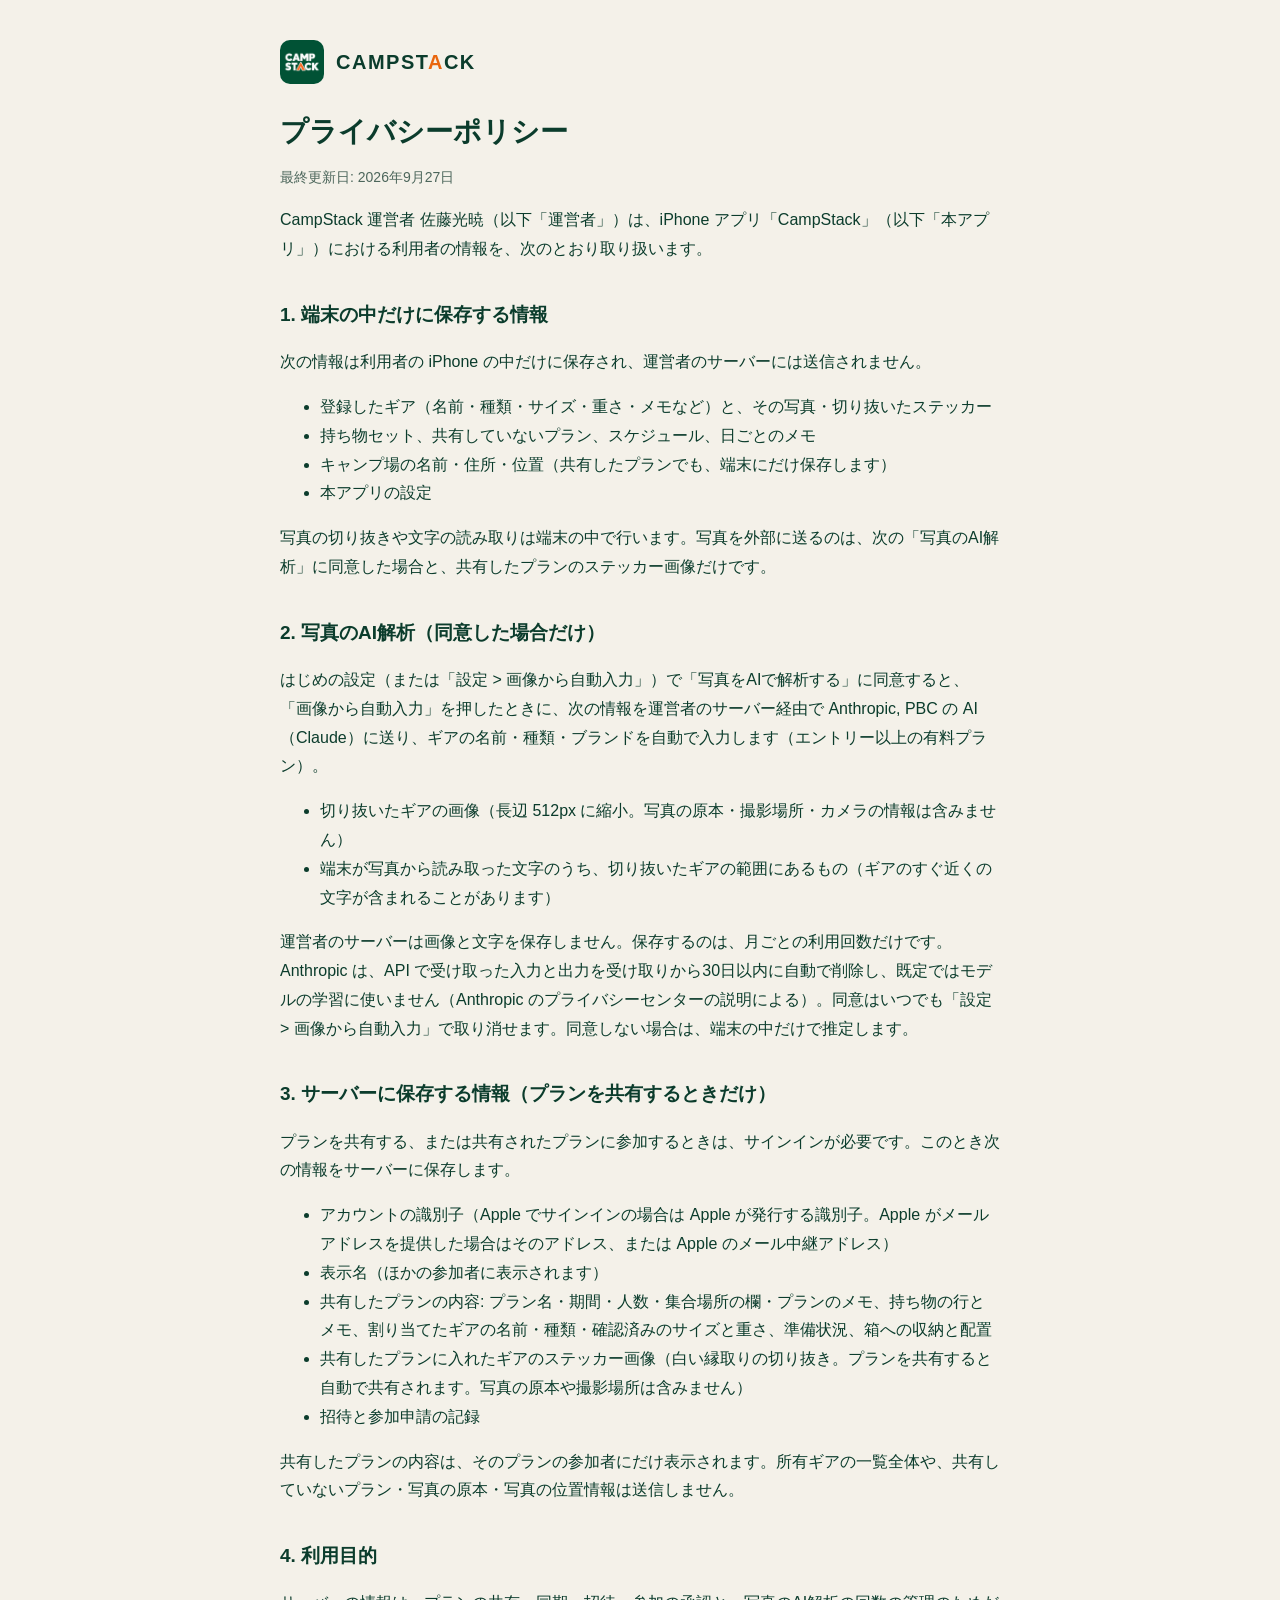
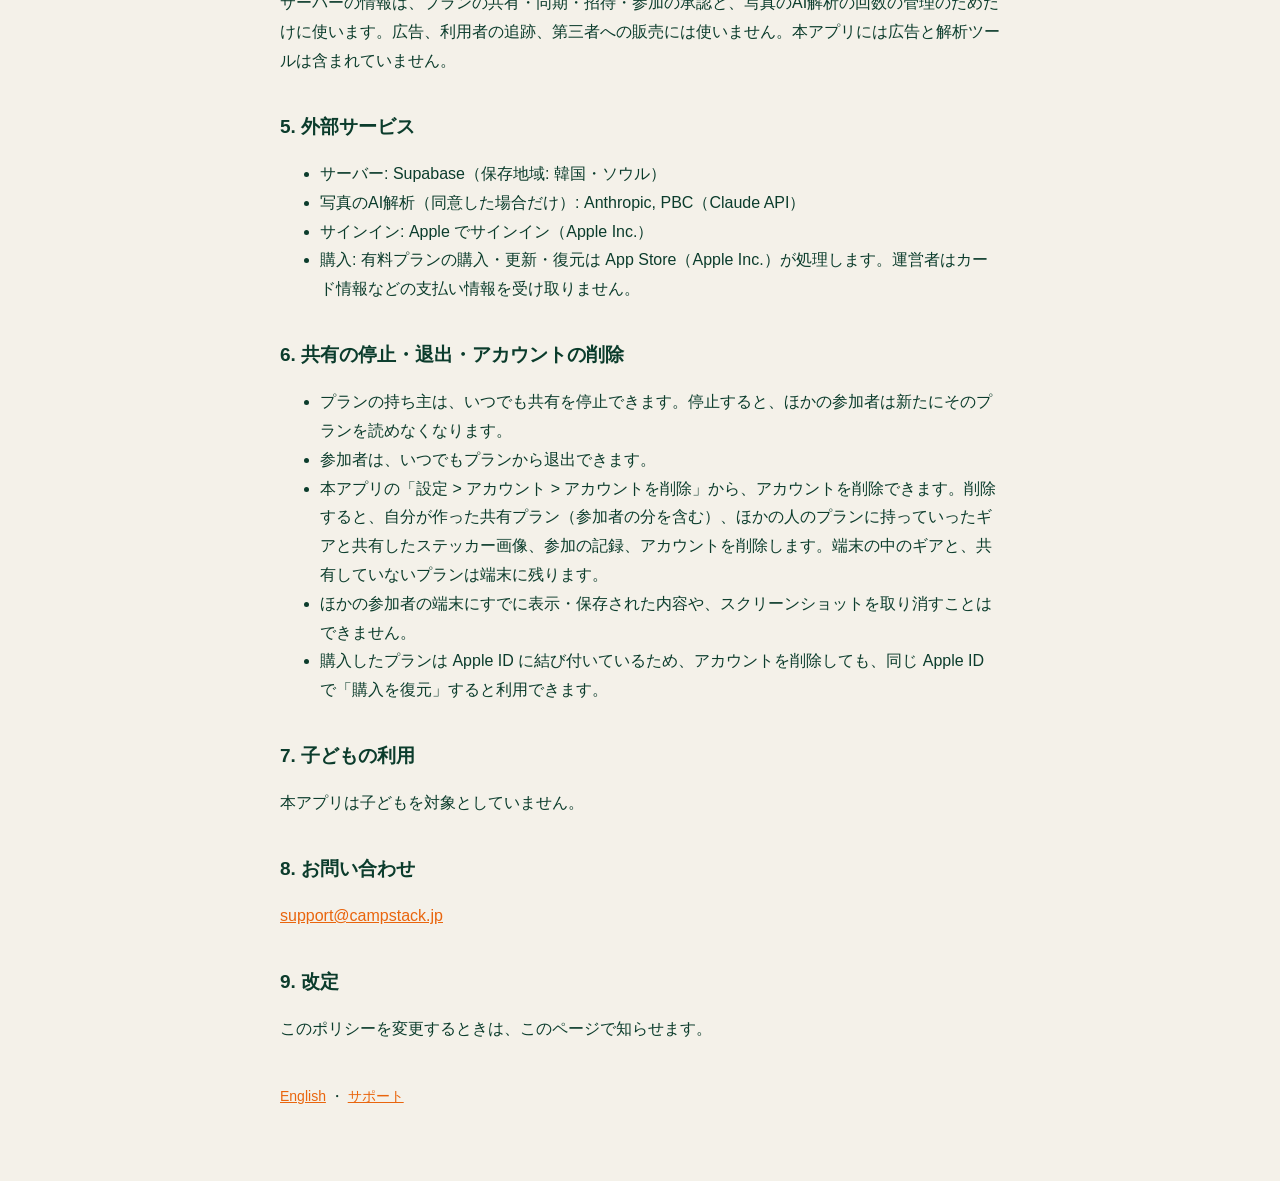
==== privacy/index.html @ 05c066bf "CampStack のサポートとプライバシーポリシーのページ - 日本語と英語のサポート・プライバシーポリシー - campstack.jp で公開するための CNAME  Co-Authored-B" ====
<!doctype html>
<html lang="ja">
<head>
<meta charset="utf-8">
<meta http-equiv="Content-Security-Policy" content="default-src 'none'; img-src 'self'; style-src 'self'; base-uri 'none'; form-action 'none'">
<meta name="referrer" content="no-referrer">
<meta name="viewport" content="width=device-width, initial-scale=1">
<title>CampStack プライバシーポリシー</title>
<link rel="stylesheet" href="../style.css">
</head>
<body>
<main>
<header><img src="../icon.png" alt=""><div class="wordmark">CAMPST<em>A</em>CK</div></header>
<h1>プライバシーポリシー</h1>
<p class="muted">最終更新日: 2026年9月27日</p>

<p>CampStack 運営者 佐藤光暁（以下「運営者」）は、iPhone アプリ「CampStack」（以下「本アプリ」）における利用者の情報を、次のとおり取り扱います。</p>

<h2>1. 端末の中だけに保存する情報</h2>
<p>次の情報は利用者の iPhone の中だけに保存され、運営者のサーバーには送信されません。</p>
<ul>
<li>登録したギア（名前・種類・サイズ・重さ・メモなど）と、その写真・切り抜いたステッカー</li>
<li>持ち物セット、共有していないプラン、スケジュール、日ごとのメモ</li>
<li>キャンプ場の名前・住所・位置（共有したプランでも、端末にだけ保存します）</li>
<li>本アプリの設定</li>
</ul>
<p>写真の切り抜きや文字の読み取りは端末の中で行います。写真を外部に送るのは、次の「写真のAI解析」に同意した場合と、共有したプランのステッカー画像だけです。</p>

<h2>2. 写真のAI解析（同意した場合だけ）</h2>
<p>はじめの設定（または「設定 &gt; 画像から自動入力」）で「写真をAIで解析する」に同意すると、「画像から自動入力」を押したときに、次の情報を運営者のサーバー経由で Anthropic, PBC の AI（Claude）に送り、ギアの名前・種類・ブランドを自動で入力します（エントリー以上の有料プラン）。</p>
<ul>
<li>切り抜いたギアの画像（長辺 512px に縮小。写真の原本・撮影場所・カメラの情報は含みません）</li>
<li>端末が写真から読み取った文字のうち、切り抜いたギアの範囲にあるもの（ギアのすぐ近くの文字が含まれることがあります）</li>
</ul>
<p>運営者のサーバーは画像と文字を保存しません。保存するのは、月ごとの利用回数だけです。Anthropic は、API で受け取った入力と出力を受け取りから30日以内に自動で削除し、既定ではモデルの学習に使いません（Anthropic のプライバシーセンターの説明による）。同意はいつでも「設定 &gt; 画像から自動入力」で取り消せます。同意しない場合は、端末の中だけで推定します。</p>

<h2>3. サーバーに保存する情報（プランを共有するときだけ）</h2>
<p>プランを共有する、または共有されたプランに参加するときは、サインインが必要です。このとき次の情報をサーバーに保存します。</p>
<ul>
<li>アカウントの識別子（Apple でサインインの場合は Apple が発行する識別子。Apple がメールアドレスを提供した場合はそのアドレス、または Apple のメール中継アドレス）</li>
<li>表示名（ほかの参加者に表示されます）</li>
<li>共有したプランの内容: プラン名・期間・人数・集合場所の欄・プランのメモ、持ち物の行とメモ、割り当てたギアの名前・種類・確認済みのサイズと重さ、準備状況、箱への収納と配置</li>
<li>共有したプランに入れたギアのステッカー画像（白い縁取りの切り抜き。プランを共有すると自動で共有されます。写真の原本や撮影場所は含みません）</li>
<li>招待と参加申請の記録</li>
</ul>
<p>共有したプランの内容は、そのプランの参加者にだけ表示されます。所有ギアの一覧全体や、共有していないプラン・写真の原本・写真の位置情報は送信しません。</p>

<h2>4. 利用目的</h2>
<p>サーバーの情報は、プランの共有・同期・招待・参加の承認と、写真のAI解析の回数の管理のためだけに使います。広告、利用者の追跡、第三者への販売には使いません。本アプリには広告と解析ツールは含まれていません。</p>

<h2>5. 外部サービス</h2>
<ul>
<li>サーバー: Supabase（保存地域: 韓国・ソウル）</li>
<li>写真のAI解析（同意した場合だけ）: Anthropic, PBC（Claude API）</li>
<li>サインイン: Apple でサインイン（Apple Inc.）</li>
<li>購入: 有料プランの購入・更新・復元は App Store（Apple Inc.）が処理します。運営者はカード情報などの支払い情報を受け取りません。</li>
</ul>

<h2>6. 共有の停止・退出・アカウントの削除</h2>
<ul>
<li>プランの持ち主は、いつでも共有を停止できます。停止すると、ほかの参加者は新たにそのプランを読めなくなります。</li>
<li>参加者は、いつでもプランから退出できます。</li>
<li>本アプリの「設定 &gt; アカウント &gt; アカウントを削除」から、アカウントを削除できます。削除すると、自分が作った共有プラン（参加者の分を含む）、ほかの人のプランに持っていったギアと共有したステッカー画像、参加の記録、アカウントを削除します。端末の中のギアと、共有していないプランは端末に残ります。</li>
<li>ほかの参加者の端末にすでに表示・保存された内容や、スクリーンショットを取り消すことはできません。</li>
<li>購入したプランは Apple ID に結び付いているため、アカウントを削除しても、同じ Apple ID で「購入を復元」すると利用できます。</li>
</ul>

<h2>7. 子どもの利用</h2>
<p>本アプリは子どもを対象としていません。</p>

<h2>8. お問い合わせ</h2>
<p><a href="mailto:support@campstack.jp">support@campstack.jp</a></p>

<h2>9. 改定</h2>
<p>このポリシーを変更するときは、このページで知らせます。</p>

<nav class="lang"><a href="../en/privacy/">English</a> ・ <a href="../support/">サポート</a></nav>
</main>
</body>
</html>
---- style.css ----
:root { --bg: #f4f1e9; --ink: #0b3c2c; --muted: #4c665b; --accent: #e9650d; --card: #ffffff; --line: #d9d4c7; }
@media (prefers-color-scheme: dark) { :root { --bg: #092a20; --ink: #f4f1e9; --muted: #b9cbc2; --accent: #ff914a; --card: #10392c; --line: #1f4a3b; } }
* { box-sizing: border-box; }
body { margin: 0; background: var(--bg); color: var(--ink); font: 16px/1.8 -apple-system, BlinkMacSystemFont, "Hiragino Sans", "Noto Sans JP", sans-serif; }
main { max-width: 760px; margin: 0 auto; padding: 40px 20px 72px; }
header { display: flex; align-items: center; gap: 12px; margin-bottom: 28px; }
header img { width: 44px; height: 44px; border-radius: 10px; }
.wordmark { font: 800 20px/1 Arial, sans-serif; letter-spacing: 1.5px; }
.wordmark em { font-style: normal; color: var(--accent); }
h1 { font-size: 28px; line-height: 1.4; margin: 0 0 6px; }
h2 { font-size: 19px; margin: 34px 0 8px; }
p, li { color: var(--ink); }
.muted { color: var(--muted); font-size: 14px; }
section.card { background: var(--card); border: 1px solid var(--line); border-radius: 16px; padding: 18px 20px; margin: 16px 0; }
a { color: var(--accent); }
nav.lang { margin-top: 40px; font-size: 14px; }
dt { font-weight: 700; margin-top: 14px; }
dd { margin: 4px 0 0; }
section.card h2.first { margin-top: 0; }
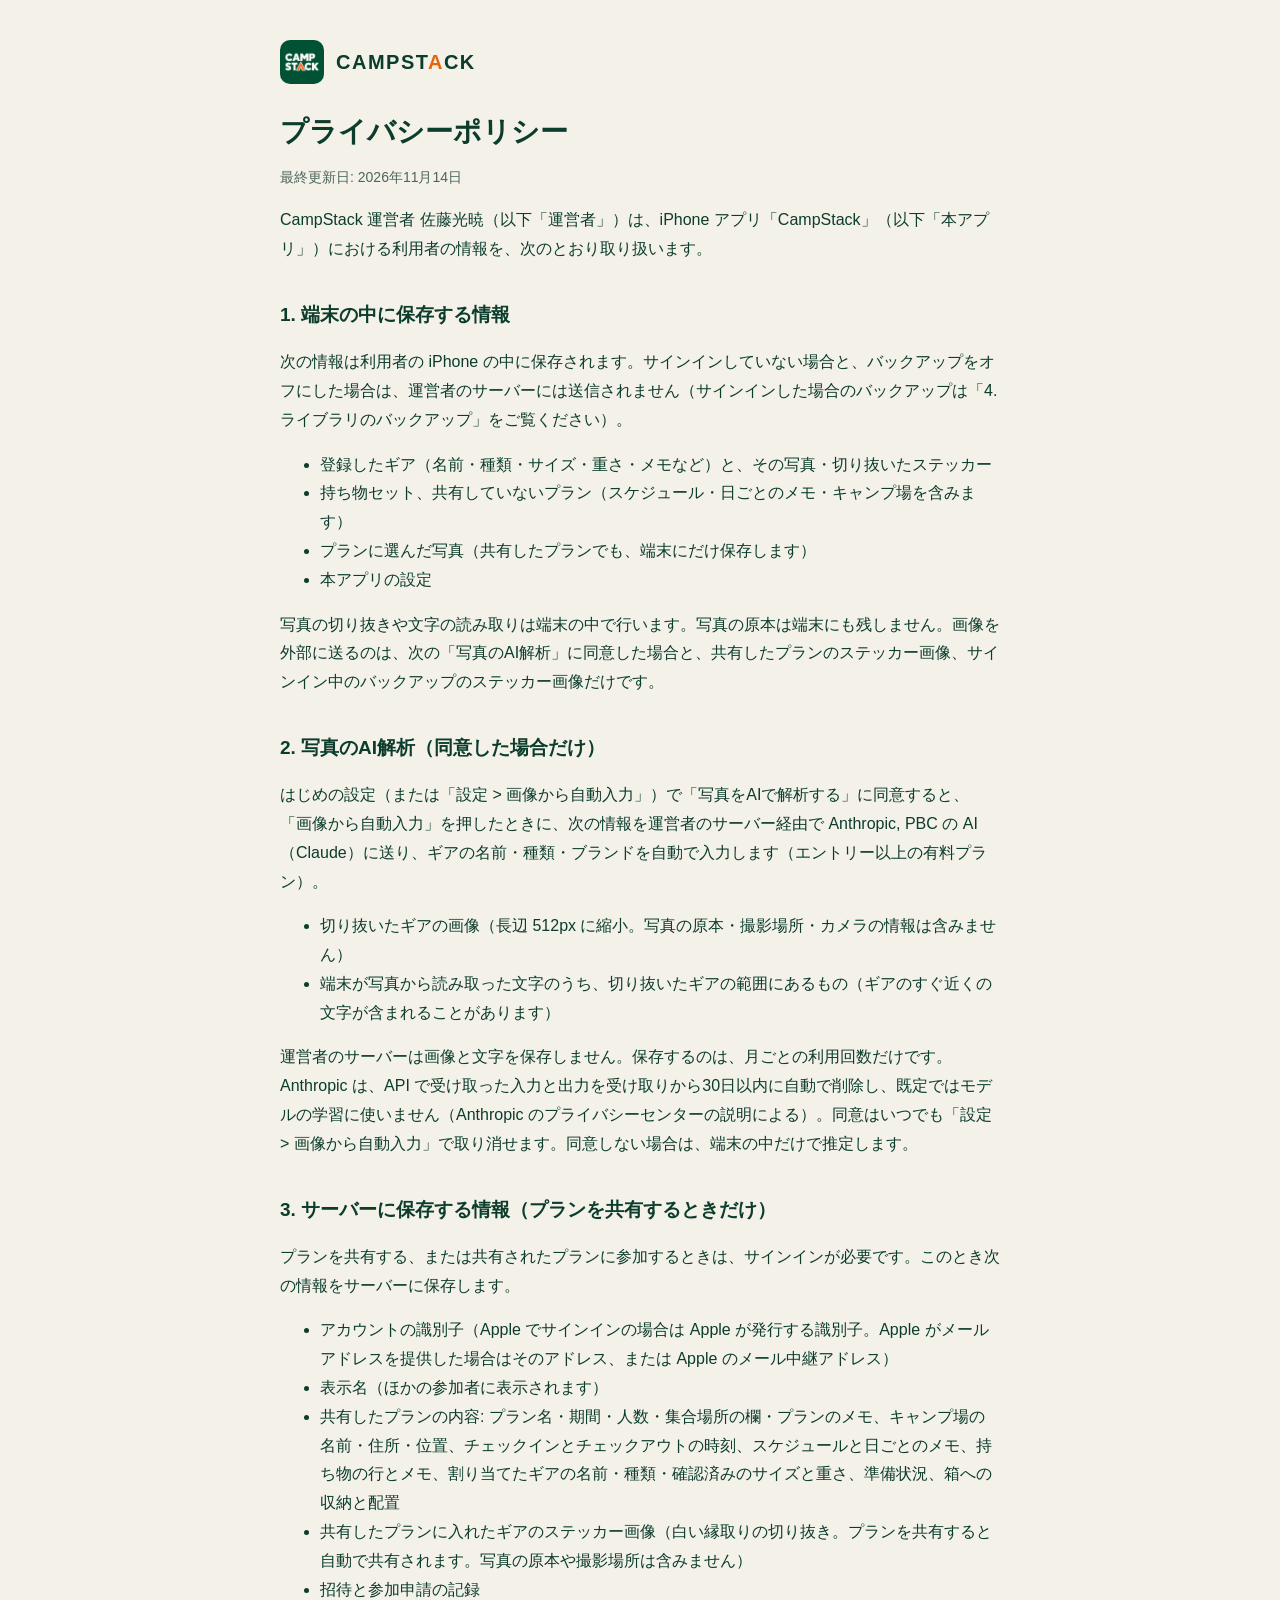
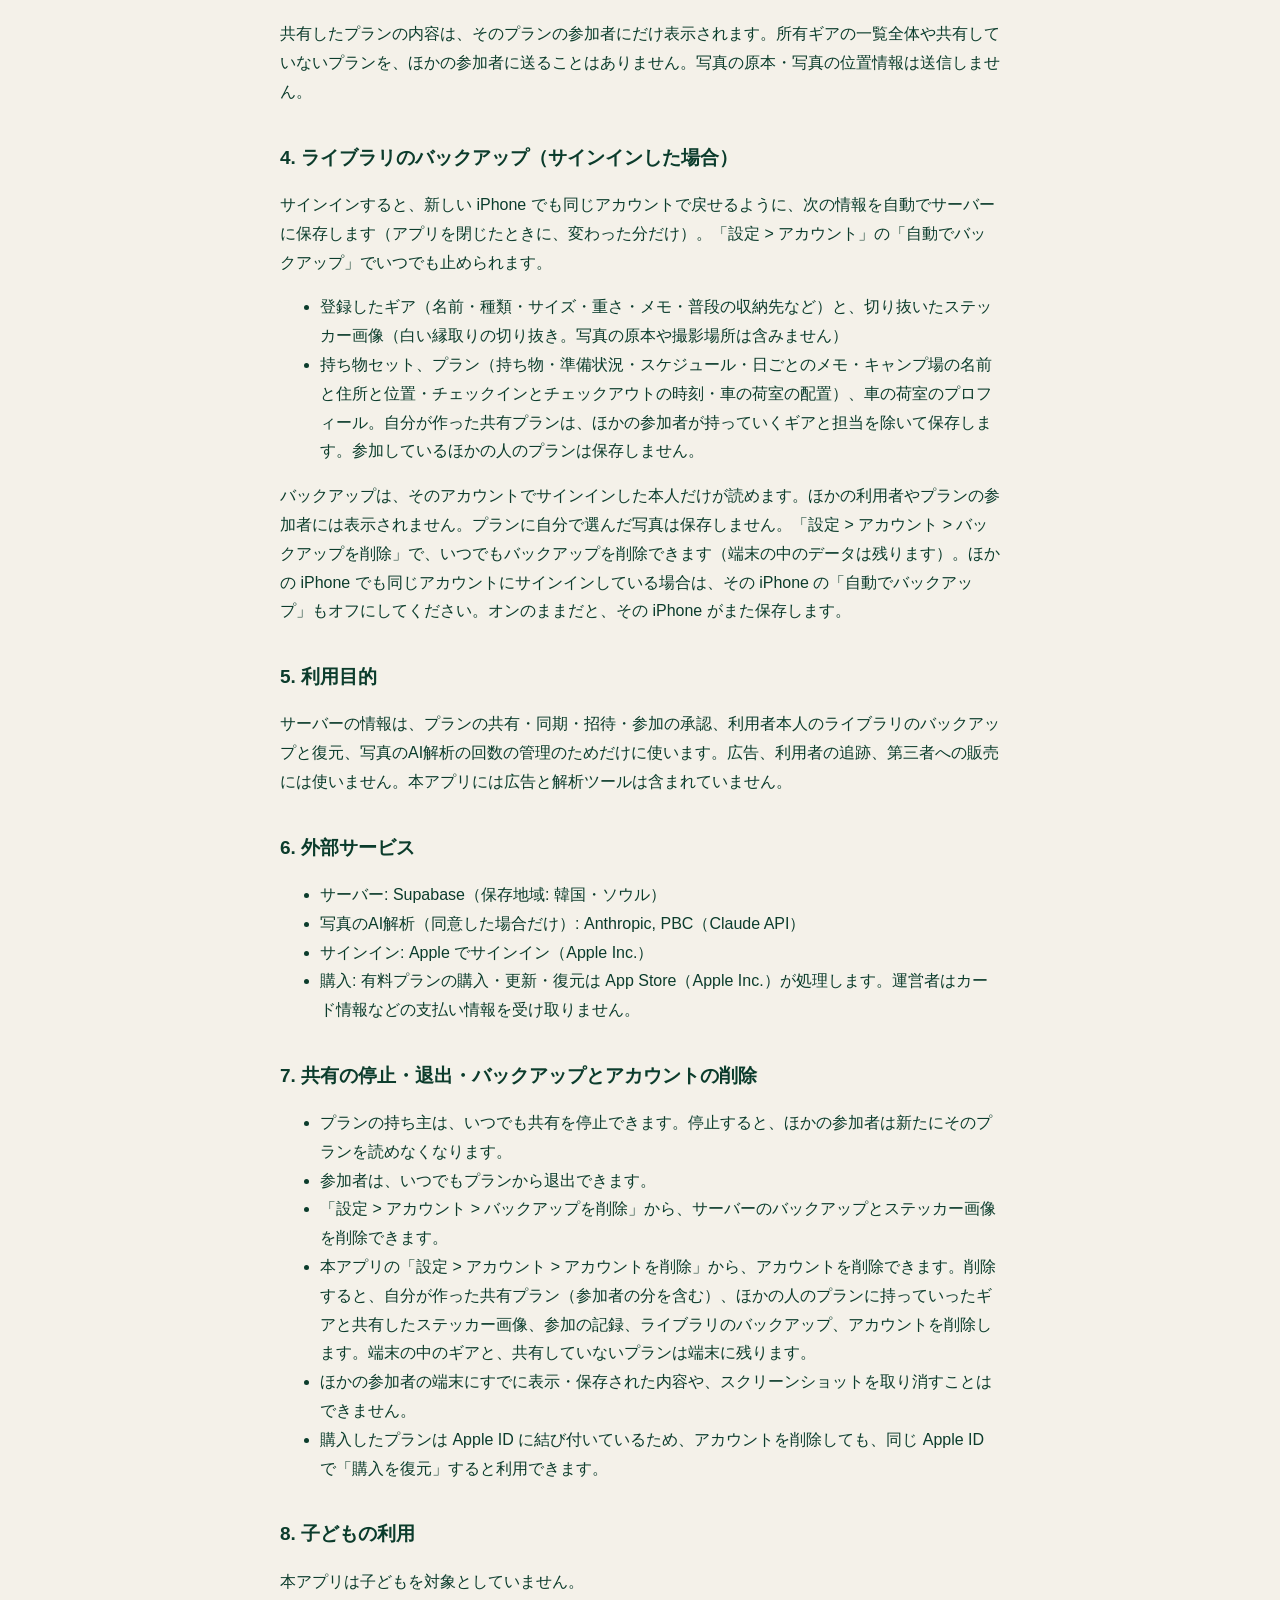
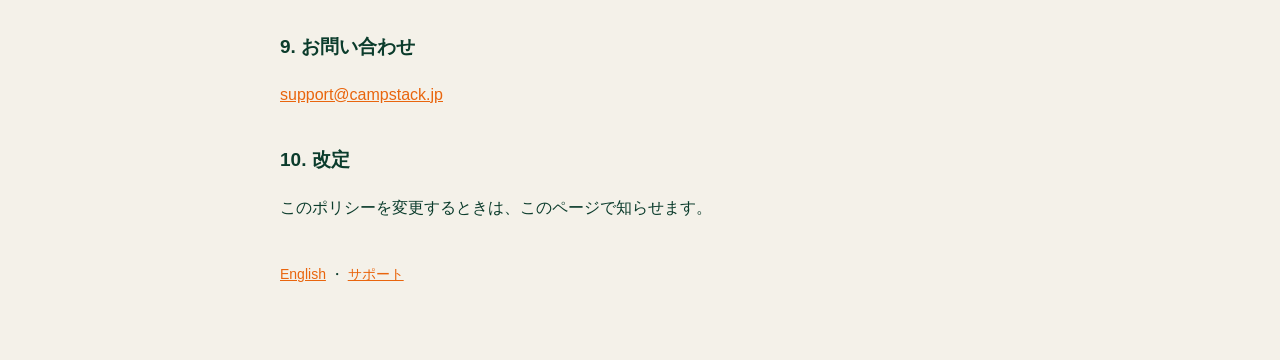
==== commit 8d296df7: "プライバシーポリシーとサポートをバージョン 1.1 に合わせる - プライバシーポリシー: サインイン中のライブラリのバックアップ（保存する物・止め方・削除）、共有プランで予定とキャンプ場も共有するこ" ====
--- a/privacy/index.html
+++ b/privacy/index.html
@@ -12,19 +12,19 @@
 <main>
 <header><img src="../icon.png" alt=""><div class="wordmark">CAMPST<em>A</em>CK</div></header>
 <h1>プライバシーポリシー</h1>
-<p class="muted">最終更新日: 2026年9月27日</p>
+<p class="muted">最終更新日: 2026年11月14日</p>
 
 <p>CampStack 運営者 佐藤光暁（以下「運営者」）は、iPhone アプリ「CampStack」（以下「本アプリ」）における利用者の情報を、次のとおり取り扱います。</p>
 
-<h2>1. 端末の中だけに保存する情報</h2>
-<p>次の情報は利用者の iPhone の中だけに保存され、運営者のサーバーには送信されません。</p>
+<h2>1. 端末の中に保存する情報</h2>
+<p>次の情報は利用者の iPhone の中に保存されます。サインインしていない場合と、バックアップをオフにした場合は、運営者のサーバーには送信されません（サインインした場合のバックアップは「4. ライブラリのバックアップ」をご覧ください）。</p>
 <ul>
 <li>登録したギア（名前・種類・サイズ・重さ・メモなど）と、その写真・切り抜いたステッカー</li>
-<li>持ち物セット、共有していないプラン、スケジュール、日ごとのメモ</li>
-<li>キャンプ場の名前・住所・位置（共有したプランでも、端末にだけ保存します）</li>
+<li>持ち物セット、共有していないプラン（スケジュール・日ごとのメモ・キャンプ場を含みます）</li>
+<li>プランに選んだ写真（共有したプランでも、端末にだけ保存します）</li>
 <li>本アプリの設定</li>
 </ul>
-<p>写真の切り抜きや文字の読み取りは端末の中で行います。写真を外部に送るのは、次の「写真のAI解析」に同意した場合と、共有したプランのステッカー画像だけです。</p>
+<p>写真の切り抜きや文字の読み取りは端末の中で行います。写真の原本は端末にも残しません。画像を外部に送るのは、次の「写真のAI解析」に同意した場合と、共有したプランのステッカー画像、サインイン中のバックアップのステッカー画像だけです。</p>
 
 <h2>2. 写真のAI解析（同意した場合だけ）</h2>
 <p>はじめの設定（または「設定 &gt; 画像から自動入力」）で「写真をAIで解析する」に同意すると、「画像から自動入力」を押したときに、次の情報を運営者のサーバー経由で Anthropic, PBC の AI（Claude）に送り、ギアの名前・種類・ブランドを自動で入力します（エントリー以上の有料プラン）。</p>
@@ -39,16 +39,24 @@
 <ul>
 <li>アカウントの識別子（Apple でサインインの場合は Apple が発行する識別子。Apple がメールアドレスを提供した場合はそのアドレス、または Apple のメール中継アドレス）</li>
 <li>表示名（ほかの参加者に表示されます）</li>
-<li>共有したプランの内容: プラン名・期間・人数・集合場所の欄・プランのメモ、持ち物の行とメモ、割り当てたギアの名前・種類・確認済みのサイズと重さ、準備状況、箱への収納と配置</li>
+<li>共有したプランの内容: プラン名・期間・人数・集合場所の欄・プランのメモ、キャンプ場の名前・住所・位置、チェックインとチェックアウトの時刻、スケジュールと日ごとのメモ、持ち物の行とメモ、割り当てたギアの名前・種類・確認済みのサイズと重さ、準備状況、箱への収納と配置</li>
 <li>共有したプランに入れたギアのステッカー画像（白い縁取りの切り抜き。プランを共有すると自動で共有されます。写真の原本や撮影場所は含みません）</li>
 <li>招待と参加申請の記録</li>
 </ul>
-<p>共有したプランの内容は、そのプランの参加者にだけ表示されます。所有ギアの一覧全体や、共有していないプラン・写真の原本・写真の位置情報は送信しません。</p>
+<p>共有したプランの内容は、そのプランの参加者にだけ表示されます。所有ギアの一覧全体や共有していないプランを、ほかの参加者に送ることはありません。写真の原本・写真の位置情報は送信しません。</p>
 
-<h2>4. 利用目的</h2>
-<p>サーバーの情報は、プランの共有・同期・招待・参加の承認と、写真のAI解析の回数の管理のためだけに使います。広告、利用者の追跡、第三者への販売には使いません。本アプリには広告と解析ツールは含まれていません。</p>
+<h2>4. ライブラリのバックアップ（サインインした場合）</h2>
+<p>サインインすると、新しい iPhone でも同じアカウントで戻せるように、次の情報を自動でサーバーに保存します（アプリを閉じたときに、変わった分だけ）。「設定 &gt; アカウント」の「自動でバックアップ」でいつでも止められます。</p>
+<ul>
+<li>登録したギア（名前・種類・サイズ・重さ・メモ・普段の収納先など）と、切り抜いたステッカー画像（白い縁取りの切り抜き。写真の原本や撮影場所は含みません）</li>
+<li>持ち物セット、プラン（持ち物・準備状況・スケジュール・日ごとのメモ・キャンプ場の名前と住所と位置・チェックインとチェックアウトの時刻・車の荷室の配置）、車の荷室のプロフィール。自分が作った共有プランは、ほかの参加者が持っていくギアと担当を除いて保存します。参加しているほかの人のプランは保存しません。</li>
+</ul>
+<p>バックアップは、そのアカウントでサインインした本人だけが読めます。ほかの利用者やプランの参加者には表示されません。プランに自分で選んだ写真は保存しません。「設定 &gt; アカウント &gt; バックアップを削除」で、いつでもバックアップを削除できます（端末の中のデータは残ります）。ほかの iPhone でも同じアカウントにサインインしている場合は、その iPhone の「自動でバックアップ」もオフにしてください。オンのままだと、その iPhone がまた保存します。</p>
 
-<h2>5. 外部サービス</h2>
+<h2>5. 利用目的</h2>
+<p>サーバーの情報は、プランの共有・同期・招待・参加の承認、利用者本人のライブラリのバックアップと復元、写真のAI解析の回数の管理のためだけに使います。広告、利用者の追跡、第三者への販売には使いません。本アプリには広告と解析ツールは含まれていません。</p>
+
+<h2>6. 外部サービス</h2>
 <ul>
 <li>サーバー: Supabase（保存地域: 韓国・ソウル）</li>
 <li>写真のAI解析（同意した場合だけ）: Anthropic, PBC（Claude API）</li>
@@ -56,22 +64,23 @@
 <li>購入: 有料プランの購入・更新・復元は App Store（Apple Inc.）が処理します。運営者はカード情報などの支払い情報を受け取りません。</li>
 </ul>
 
-<h2>6. 共有の停止・退出・アカウントの削除</h2>
+<h2>7. 共有の停止・退出・バックアップとアカウントの削除</h2>
 <ul>
 <li>プランの持ち主は、いつでも共有を停止できます。停止すると、ほかの参加者は新たにそのプランを読めなくなります。</li>
 <li>参加者は、いつでもプランから退出できます。</li>
-<li>本アプリの「設定 &gt; アカウント &gt; アカウントを削除」から、アカウントを削除できます。削除すると、自分が作った共有プラン（参加者の分を含む）、ほかの人のプランに持っていったギアと共有したステッカー画像、参加の記録、アカウントを削除します。端末の中のギアと、共有していないプランは端末に残ります。</li>
+<li>「設定 &gt; アカウント &gt; バックアップを削除」から、サーバーのバックアップとステッカー画像を削除できます。</li>
+<li>本アプリの「設定 &gt; アカウント &gt; アカウントを削除」から、アカウントを削除できます。削除すると、自分が作った共有プラン（参加者の分を含む）、ほかの人のプランに持っていったギアと共有したステッカー画像、参加の記録、ライブラリのバックアップ、アカウントを削除します。端末の中のギアと、共有していないプランは端末に残ります。</li>
 <li>ほかの参加者の端末にすでに表示・保存された内容や、スクリーンショットを取り消すことはできません。</li>
 <li>購入したプランは Apple ID に結び付いているため、アカウントを削除しても、同じ Apple ID で「購入を復元」すると利用できます。</li>
 </ul>
 
-<h2>7. 子どもの利用</h2>
+<h2>8. 子どもの利用</h2>
 <p>本アプリは子どもを対象としていません。</p>
 
-<h2>8. お問い合わせ</h2>
+<h2>9. お問い合わせ</h2>
 <p><a href="mailto:support@campstack.jp">support@campstack.jp</a></p>
 
-<h2>9. 改定</h2>
+<h2>10. 改定</h2>
 <p>このポリシーを変更するときは、このページで知らせます。</p>
 
 <nav class="lang"><a href="../en/privacy/">English</a> ・ <a href="../support/">サポート</a></nav>
--- a/style.css
+++ b/style.css
@@ -17,3 +17,4 @@
 dt { font-weight: 700; margin-top: 14px; }
 dd { margin: 4px 0 0; }
 section.card h2.first { margin-top: 0; }
+a.button { display: inline-block; padding: 10px 20px; border-radius: 12px; background: var(--accent); color: #fff; font-weight: 700; text-decoration: none; }
